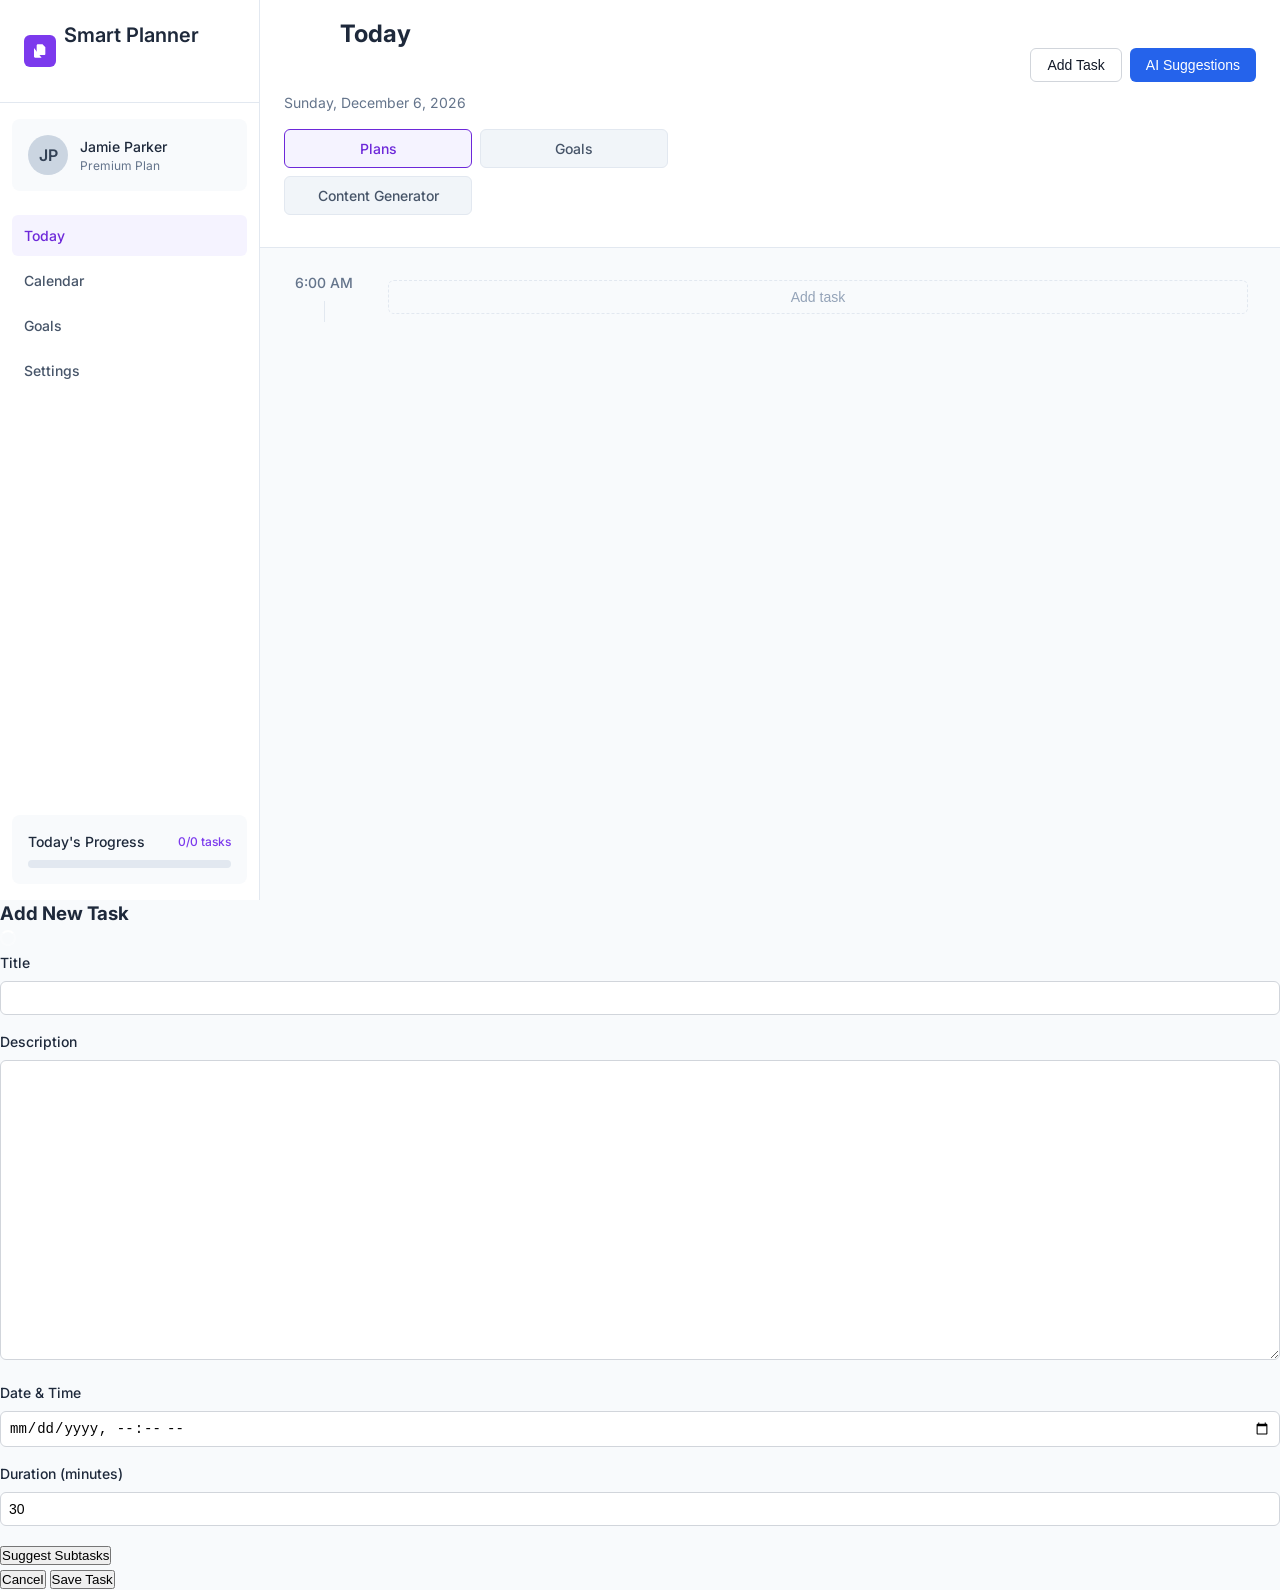
==== templates/index.html @ 2a50fc10 "Clean history of sensitive data" ====
<!DOCTYPE html>
<html lang="en">
<head>
    <meta charset="UTF-8">
    <meta name="viewport" content="width=device-width, initial-scale=1.0">
    <meta name="theme-color" content="#4a6fa5">
    <title>Smart Daily Planner</title>
    <link rel="stylesheet" href="/templates/static/styles.css">
    <link rel="manifest" href="/templates/static/manifest.json">
    <link href="https://fonts.googleapis.com/css2?family=Inter:wght@400;600&display=swap" rel="stylesheet">
    <link rel="stylesheet" href="https://cdnjs.cloudflare.com/ajax/libs/font-awesome/6.0.0-beta3/css/all.min.css" crossorigin="anonymous">
    <link rel="icon" href="icons/favicon.ico">
    <link rel="apple-touch-icon" href="icons/icon-192x192.png">
</head>
<body>
    <div class="app-container">
        <!-- Left sidebar menu -->
        <aside class="sidebar" id="sidebar">
            <div class="sidebar-header">
                <div class="logo">
                    <svg xmlns="http://www.w3.org/2000/svg" width="16" height="16" viewBox="0 0 24 24" fill="none" stroke="currentColor" stroke-width="2" stroke-linecap="round" stroke-linejoin="round" class="icon">
                        <path d="M15.5 2H8.6c-.4 0-.8.2-1.1.5-.3.3-.5.7-.5 1.1v12.8c0 .4.2.8.5 1.1.3.3.7.5 1.1.5h9.8c.4 0 .8-.2 1.1-.5.3-.3.5-.7.5-1.1V6.5L15.5 2z"></path>
                        <path d="M3 7.6v12.8c0 .4.2.8.5 1.1.3.3.7.5 1.1.5h9.8"></path>
                        <path d="M15 2v5h5"></path>
                    </svg>
                </div>
                <h1 class="brand-name">Smart Planner</h1>
            </div>

            <div class="user-profile">
                <div class="avatar">JP</div>
                <div class="user-info">
                    <p class="user-name">Jamie Parker</p>
                    <p class="user-plan">Premium Plan</p>
                </div>
            </div>

            <nav class="nav-menu">
                <div class="nav-item active">Today</div>
                <div class="nav-item">Calendar</div>
                <div class="nav-item">Goals</div>
                <div class="nav-item">Settings</div>
            </nav>

            <div class="progress-section">
                <div class="progress-header">
                    <h3 class="progress-title">Today's Progress</h3>
                    <span class="progress-count">2/7 tasks</span>
                </div>
                <div class="progress-bar">
                    <div class="progress-indicator" style="width: 28%;"></div>
                </div>
            </div>
        </aside>

        <!-- Main content area -->
        <main class="main-content" id="main-content">
            <header class="header">
                <div class="header-content">
                    <div class="header-top">
                        <h1 class="page-title">Today</h1>
                        <p class="current-date" id="current-date">Thursday, May 1, 2025</p>
                    </div>

                    <div class="header-actions">
                        <button class="button button-outline">Add Task</button>
                        <button class="button button-primary">AI Suggestions</button>
                    </div>
                </div>

                <div class="tabs">
                    <div class="tabs-list">
                        <div class="tab active" data-tab="plans">Plans</div>
                        <div class="tab" data-tab="goals">Goals</div>
                        <div class="tab" data-tab="content">Content Generator</div>
                    </div>
                </div>
            </header>

            <div id="plans-tab" class="tab-content active">
                <section class="timeline">
                    <div class="timeline-item">
                        <div class="time-indicator">
                            <span class="time-label">6:00 AM</span>
                            <div class="time-line"></div>
                        </div>
                        <div class="empty-slot">
                            <button class="add-task-button">Add task</button>
                        </div>
                    </div>
                    <!-- Additional timeline items can be added dynamically -->
                </section>
            </div>

            <div id="goal-tab" class="tab-content">
                <!-- Goal input and button -->
                <input type="text" id="goal-input" placeholder="Enter your goal" />
                <button id="fetch-goal-suggestions-btn">Get Suggestions</button>

                <!-- Container for goal suggestions -->
                <div id="goal-suggestions-container"></div>
            </div>

            <div id="content-tab" class="tab-content">
                <div class="container">
                    <h1>AI Content Generator</h1>

                    <div class="grid">
                        <!-- Input Parameters Card -->
                        <div class="card">
                            <div class="card-header">
                                <h2 class="card-title">Input Parameters</h2>
                                <p class="card-description">Enter your topic and select content preferences</p>
                            </div>
                            <div class="card-content">
                                <div class="form-group">
                                    <label for="prompt">Topic or Keywords</label>
                                    <input id="prompt" type="text" placeholder="Enter your topic or keywords...">
                                </div>

                                <div class="form-group">
                                    <label for="content-type">Content Type</label>
                                    <select id="content-type">
                                        <option value="blog">Blog Post</option>
                                        <option value="social">Social Media Update</option>
                                        <option value="email">Email</option>
                                        <option value="article">Article</option>
                                        <option value="product">Product Description</option>
                                    </select>
                                </div>

                                <div class="form-group">
                                    <label for="tone">Tone</label>
                                    <select id="tone">
                                        <option value="formal">Formal</option>
                                        <option value="casual">Casual</option>
                                        <option value="humorous">Humorous</option>
                                        <option value="professional">Professional</option>
                                        <option value="enthusiastic">Enthusiastic</option>
                                    </select>
                                </div>
                            </div>
                            <div class="card-footer">
                                <button id="generate-btn" class="button button-primary button-full">
                                    <span id="generate-icon">✨</span>
                                    <span id="generate-text">Generate Content</span>
                                </button>
                            </div>
                        </div>

                        <!-- Generated Content Card -->
                        <div class="card">
                            <div class="card-header">
                                <h2 class="card-title">Generated Content</h2>
                                <p class="card-description">View, edit, and save your AI-generated content</p>
                            </div>
                            <div class="card-content">
                                <div id="content-container">
                                    <div id="content-placeholder" class="content-placeholder">
                                        <p>Generated content will appear here</p>
                                    </div>

                                    <div id="tabs-container" class="tabs" style="display: none;">
                                        <div class="tabs-list">
                                            <div id="tab-generated" class="tab-trigger active">Generated</div>
                                            <div id="tab-edit" class="tab-trigger">Edit</div>
                                        </div>
                                        <div id="tab-content-generated" class="tab-content active">
                                            <div id="generated-content" class="content-display"></div>
                                        </div>
                                        <div id="tab-content-edit" class="tab-content">
                                            <textarea id="edited-content"></textarea>
                                        </div>
                                    </div>

                                    <div id="character-count" class="character-count" style="display: none;">
                                        Character count: 0
                                    </div>
                                </div>
                            </div>
                            <div class="card-footer">
                                <button id="regenerate-btn" class="button button-outline" disabled>
                                    <span class="button-icon">🔄</span>
                                    Regenerate
                                </button>
                                <button id="save-btn" class="button button-primary" disabled>
                                    <span class="button-icon">💾</span>
                                    Save Content
                                </button>
                            </div>
                        </div>
                    </div>
                </div>
            </div>
        </main>

        <!-- Toast Notification Container -->
        <div id="toast-container" class="toast-container"></div>

    </div>

    <!-- Task Form Overlay -->
    <div class="overlay" id="task-form-overlay">
        <div class="task-form-container">
            <form id="task-form">
                <h3>Add New Task</h3>

                <div id="form-spinner" class="spinner-overlay">
                    <div class="spinner"></div>
                </div>
                <div class="form-group">
                    <label for="task-title">Title</label>
                    <input type="text" id="task-title" required>
                </div>
                <div class="form-group">
                    <label for="task-description">Description</label>
                    <textarea id="task-description"></textarea>
                </div>
                <div class="form-group">
                    <label for="task-datetime">Date & Time</label>
                    <input type="datetime-local" id="task-datetime" required>
                </div>
                <div class="form-group">
                    <label for="task-duration">Duration (minutes)</label>
                    <input type="number" id="task-duration" min="15" step="15" value="30">
                </div>
                <!-- Suggest Subtasks Button & Container -->
                <button type="button" id="suggest-btn" class="suggest-btn">Suggest Subtasks</button>
                <div id="suggestions-container" class="suggestions-container"></div>

                <div class="form-actions">
                    <button type="button" id="cancel-task">Cancel</button>
                    <button type="submit">Save Task</button>
                </div>
            </form>
        </div>
    </div>

    <script src="/templates/static/app.js"></script>
    <script>
        // Register service worker
        if ('serviceWorker' in navigator) {
            window.addEventListener('load', () => {
                navigator.serviceWorker.register('/templates/static/service-worker.js')
                    .then(registration => {
                        console.log('Service Worker registered with scope:', registration.scope);
                    })
                    .catch(error => {
                        console.error('Service Worker registration failed:', error);
                    });
            });
        }
    </script>
</body>
</html>
---- templates/static/styles.css ----
/* Reset and base styles */
    *, *::before, *::after {
      margin: 0;
      padding: 0;
      box-sizing: border-box;
    }

    :root {
      --color-purple-50: #f5f3ff;
      --color-purple-100: #ede9fe;
      --color-purple-500: #8b5cf6;
      --color-purple-600: #7c3aed;
      --color-purple-700: #6d28d9;
      --color-slate-50: #f8fafc;
      --color-slate-100: #f1f5f9;
      --color-slate-200: #e2e8f0;
      --color-slate-300: #cbd5e1;
      --color-slate-400: #94a3b8;
      --color-slate-500: #64748b;
      --color-slate-600: #475569;
      --color-slate-700: #334155;
      --color-slate-800: #1e293b;
      --color-slate-900: #0f172a;
      --color-green-50: #f0fdf4;
      --color-green-500: #22c55e;
      --color-green-700: #15803d;
      --shadow-sm: 0 1px 2px 0 rgba(0, 0, 0, 0.05);
      --shadow-md: 0 4px 6px -1px rgba(0, 0, 0, 0.1), 0 2px 4px -1px rgba(0, 0, 0, 0.06);
      --shadow-lg: 0 10px 15px -3px rgba(0, 0, 0, 0.1), 0 4px 6px -2px rgba(0, 0, 0, 0.05);
      --radius-sm: 0.25rem;
      --radius-md: 0.375rem;
      --radius-lg: 0.5rem;
      --transition-base: all 0.3s ease;
    }

    body {
      font-family: 'Inter', -apple-system, BlinkMacSystemFont, 'Segoe UI', Roboto, Oxygen, Ubuntu, Cantarell, 'Open Sans', 'Helvetica Neue', sans-serif;
      color: var(--color-slate-800);
      background-color: var(--color-slate-50);
      line-height: 1.5;
      height: 100vh;
      overflow: hidden;
    }

    /* Layout */
    .app-container {
      display: flex;
      height: 100vh;
    }

    /* Sidebar */
    .sidebar {
      position: fixed;
      top: 0;
      left: 0;
      bottom: 0;
      width: 260px;
      background-color: white;
      border-right: 1px solid var(--color-slate-200);
      z-index: 40;
      transition: transform 0.3s ease;
      display: flex;
      flex-direction: column;
    }

    .sidebar.closed {
      transform: translateX(-100%);
    }

    .sidebar-header {
      display: flex;
      align-items: center;
      gap: 0.5rem;
      padding: 1.25rem 1.5rem;
      border-bottom: 1px solid var(--color-slate-200);
    }

    .logo {
      display: flex;
      align-items: center;
      justify-content: center;
      width: 2rem;
      height: 2rem;
      background-color: var(--color-purple-600);
      color: white;
      border-radius: var(--radius-md);
    }

    .brand-name {
      font-size: 1.25rem;
      font-weight: 600;
      color: var(--color-slate-800);
    }

    .user-profile {
      display: flex;
      align-items: center;
      gap: 0.75rem;
      margin: 1rem 0.75rem;
      padding: 1rem;
      background-color: var(--color-slate-50);
      border-radius: var(--radius-lg);
    }

    .avatar {
      width: 2.5rem;
      height: 2.5rem;
      border-radius: 50%;
      background-color: var(--color-slate-300);
      display: flex;
      align-items: center;
      justify-content: center;
      font-weight: 600;
      color: var(--color-slate-700);
    }

    .user-info {
      flex: 1;
    }

    .user-name {
      font-size: 0.875rem;
      font-weight: 500;
      color: var(--color-slate-800);
    }

    .user-plan {
      font-size: 0.75rem;
      color: var(--color-slate-500);
    }

    .nav-menu {
      flex: 1;
      padding: 0.5rem 0.75rem;
    }

    .nav-item {
      display: flex;
      align-items: center;
      gap: 0.5rem;
      padding: 0.625rem 0.75rem;
      margin-bottom: 0.25rem;
      border-radius: var(--radius-md);
      font-size: 0.875rem;
      font-weight: 500;
      color: var(--color-slate-600);
      cursor: pointer;
      transition: var(--transition-base);
    }

    .nav-item:hover {
      background-color: var(--color-slate-100);
      color: var(--color-slate-900);
    }

    .nav-item.active {
      background-color: var(--color-purple-50);
      color: var(--color-purple-700);
    }

    .nav-icon {
      width: 1.125rem;
      height: 1.125rem;
    }

    .progress-section {
      margin: 0.75rem;
      margin-top: auto;
      padding: 1rem;
      background-color: var(--color-slate-50);
      border-radius: var(--radius-lg);
      margin-bottom: 1rem;
    }

    .progress-header {
      display: flex;
      justify-content: space-between;
      align-items: center;
      margin-bottom: 0.5rem;
    }

    .progress-title {
      font-size: 0.875rem;
      font-weight: 500;
      color: var(--color-slate-800);
    }

    .progress-count {
      font-size: 0.75rem;
      font-weight: 500;
      color: var(--color-purple-600);
    }

    .progress-bar {
      height: 0.5rem;
      background-color: var(--color-slate-200);
      border-radius: 9999px;
      overflow: hidden;
    }

    .progress-indicator {
      height: 100%;
      background-color: var(--color-purple-600);
      border-radius: 9999px;
      transition: width 0.3s ease;
    }

    /* Main content */
    .main-content {
      flex: 1;
      margin-left: 0;
      transition: margin-left 0.3s ease;
      height: 100vh;
      overflow-y: auto;
    }

    .main-content.sidebar-open {
      margin-left: 260px;
    }

    /* Header */
    .header {
      position: sticky;
      top: 0;
      background-color: white;
      border-bottom: 1px solid var(--color-slate-200);
      padding: 1rem 1.5rem;
      z-index: 10;
    }

    .header-content {
      display: flex;
      flex-direction: column;
      gap: 1rem;
    }

    .header-top {
      display: flex;
      flex-direction: column;
      gap: 0.5rem;
    }

    .page-title {
      font-size: 1.5rem;
      font-weight: 700;
      color: var(--color-slate-800);
    }

    .current-date {
      font-size: 0.875rem;
      color: var(--color-slate-500);
    }

    .header-actions {
      display: flex;
      gap: 0.5rem;
    }

    .button {
      display: inline-flex;
      align-items: center;
      justify-content: center;
      gap: 0.25rem;
      padding: 0.5rem 1rem;
      border-radius: var(--radius-md);
      font-size: 0.875rem;
      font-weight: 500;
      cursor: pointer;
      transition: var(--transition-base);
      border: none;
    }

    .button-outline {
      background-color: transparent;
      border: 1px solid var(--color-slate-200);
      color: var(--color-slate-600);
    }

    .button-outline:hover {
      background-color: var(--color-slate-50);
      border-color: var(--color-slate-300);
    }

    .button-primary {
      background-color: var(--color-purple-600);
      color: white;
    }

    .button-primary:hover {
      background-color: var(--color-purple-700);
    }

    .button-icon {
      width: 1rem;
      height: 1rem;
    }

    .button-icon-only {
      padding: 0.5rem;
    }

    .tabs {
      margin-top: 1rem;
    }

    .tabs-list {
      display: grid;
      grid-template-columns: repeat(3, 1fr);
      gap: 0.5rem;
      max-width: 24rem;
    }

    .tab {
      display: flex;
      align-items: center;
      justify-content: center;
      gap: 0.25rem;
      padding: 0.5rem;
      background-color: var(--color-slate-100);
      border: 1px solid var(--color-slate-200);
      border-radius: var(--radius-md);
      font-size: 0.875rem;
      font-weight: 500;
      color: var(--color-slate-600);
      cursor: pointer;
      transition: var(--transition-base);
    }

    .tab:hover {
      background-color: var(--color-slate-200);
    }

    .tab.active {
      background-color: var(--color-purple-50);
      color: var(--color-purple-700);
      border-color: var(--color-purple-200);
    }

    /* Hide all tab contents by default */
    .tab-content {
      display: none;
    }

    /* Show the active tab content */
    .tab-content.active {
      display: block;
    }

    /* Task timeline */
    .timeline {
      padding: 1.5rem;
    }

    .timeline-item {
      display: flex;
      gap: 1rem;
      margin-bottom: 1.5rem;
    }

    .time-indicator {
      display: flex;
      flex-direction: column;
      align-items: center;
      width: 5rem;
    }

    .time-label {
      font-size: 0.875rem;
      font-weight: 500;
      color: var(--color-slate-500);
      margin-bottom: 0.5rem;
    }

    .time-line {
      width: 1px;
      height: 100%;
      background-color: var(--color-slate-200);
    }

    .task-card {
      flex: 1;
      background-color: white;
      border-radius: var(--radius-md);
      border: 1px solid var(--color-slate-200);
      border-left-width: 4px;
      transition: box-shadow 0.2s ease;
    }

    .task-card:hover {
      box-shadow: var(--shadow-md);
    }

    .task-card.completed {
      border-left-color: var(--color-green-500);
    }

    .task-card.active {
      border-left-color: var(--color-purple-500);
    }

    .task-content {
      padding: 1rem;
      display: flex;
      justify-content: space-between;
      align-items: flex-start;
    }

    .task-info {
      flex: 1;
    }

    .task-title {
      font-size: 0.875rem;
      font-weight: 500;
      color: var(--color-slate-800);
      margin-bottom: 0.25rem;
    }

    .task-meta {
      display: flex;
      align-items: center;
      gap: 0.25rem;
      font-size: 0.75rem;
      color: var(--color-slate-500);
    }

    .task-badge {
      display: inline-flex;
      align-items: center;
      gap: 0.25rem;
      padding: 0.125rem 0.5rem;
      border-radius: 9999px;
      font-size: 0.75rem;
      font-weight: 500;
      background-color: var(--color-green-50);
      color: var(--color-green-700);
      border: 1px solid transparent;
    }

    .task-action {
      background: transparent;
      border: none;
      color: var(--color-slate-400);
      cursor: pointer;
      padding: 0.25rem;
      border-radius: var(--radius-md);
      transition: var(--transition-base);
    }

    .task-action:hover {
      color: var(--color-slate-600);
      background-color: var(--color-slate-100);
    }

    .empty-slot {
      flex: 1;
      padding: 0.5rem;
    }

    .add-task-button {
      width: 100%;
      padding: 0.5rem;
      background-color: transparent;
      border: 1px dashed var(--color-slate-200);
      border-radius: var(--radius-md);
      color: var(--color-slate-400);
      font-size: 0.875rem;
      cursor: pointer;
      transition: var(--transition-base);
      display: flex;
      align-items: center;
      justify-content: center;
      gap: 0.25rem;
    }

    .add-task-button:hover {
      color: var(--color-slate-600);
      border-color: var(--color-slate-300);
    }

    .sidebar-toggle {
      position: fixed;
      top: 1rem;
      left: 1rem;
      z-index: 50;
      background-color: white;
      border: 1px solid var(--color-slate-200);
      border-radius: var(--radius-md);
      width: 2.5rem;
      height: 2.5rem;
      display: flex;
      align-items: center;
      justify-content: center;
      cursor: pointer;
      transition: var(--transition-base);
    }

    .sidebar-toggle:hover {
      background-color: var(--color-slate-50);
    }

    /* Responsive styles */
    @media (min-width: 768px) {
      .sidebar-toggle {
        display: none;
      }

      .header-content {
        flex-direction: row;
        justify-content: space-between;
        align-items: center;
      }

      .header-top {
        flex-direction: column;
      }
    }

    @media (max-width: 767px) {
      .sidebar {
        transform: translateX(-100%);
      }

      .sidebar.open {
        transform: translateX(0);
      }

      .main-content {
        margin-left: 0 !important;
      }

      .header {
        padding-left: 4rem;
      }
    }

    /* Icons */
    .icon {
      display: inline-block;
      width: 1em;
      height: 1em;
      stroke-width: 0;
      stroke: currentColor;
      fill: currentColor;
    }
     
    .container {
      max-width: 1200px;
      margin: 0 auto;
      padding: 2rem 1rem;
    }

    h1 {
      font-size: 1.875rem;
      font-weight: 700;
      text-align: center;
      margin-bottom: 2rem;
    }

    .grid {
      display: grid;
      gap: 2rem;
    }

    @media (min-width: 768px) {
      .grid {
        grid-template-columns: 1fr 1.5fr;
      }
    }

    /* Card styles */
    .card {
      background-color: white;
      border-radius: 0.5rem;
      box-shadow: 0 1px 3px 0 rgba(0, 0, 0, 0.1), 0 1px 2px 0 rgba(0, 0, 0, 0.06);
      overflow: hidden;
    }

    .card-header {
      padding: 1.5rem 1.5rem 0.75rem;
    }

    .card-title {
      font-size: 1.25rem;
      font-weight: 600;
      margin-bottom: 0.25rem;
    }

    .card-description {
      color: #6b7280;
      font-size: 0.875rem;
    }

    .card-content {
      padding: 1.5rem;
    }

    .card-footer {
      padding: 1.5rem;
      border-top: 1px solid #e5e7eb;
      display: flex;
      justify-content: space-between;
    }

    /* Form styles */
    .form-group {
      margin-bottom: 1rem;
    }

    label {
      display: block;
      font-size: 0.875rem;
      font-weight: 500;
      margin-bottom: 0.5rem;
    }

    input, select, textarea {
      width: 100%;
      padding: 0.5rem;
      border: 1px solid #d1d5db;
      border-radius: 0.375rem;
      font-size: 0.875rem;
      background-color: white;
    }

    textarea {
      min-height: 300px;
      resize: vertical;
    }

    /* Button styles */
    .button {
      display: inline-flex;
      align-items: center;
      justify-content: center;
      padding: 0.5rem 1rem;
      border-radius: 0.375rem;
      font-size: 0.875rem;
      font-weight: 500;
      cursor: pointer;
      transition: all 0.2s;
      border: none;
    }

    .button-primary {
      background-color: #2563eb;
      color: white;
    }

    .button-primary:hover {
      background-color: #1d4ed8;
    }

    .button-primary:disabled {
      background-color: #93c5fd;
      cursor: not-allowed;
    }

    .button-outline {
      background-color: transparent;
      border: 1px solid #d1d5db;
      color: #111827;
    }

    .button-outline:hover {
      background-color: #f3f4f6;
    }

    .button-outline:disabled {
      color: #9ca3af;
      cursor: not-allowed;
    }

    .button-icon {
      margin-right: 0.5rem;
    }

    .button-full {
      width: 100%;
    }

    /* Tabs styles */
    .tabs {
      margin-top: 1rem;
    }

    .tabs-list {
      display: grid;
      grid-template-columns: repeat(2, 1fr);
      gap: 0.5rem;
      margin-bottom: 1rem;
    }

    .tab-trigger {
      padding: 0.5rem;
      text-align: center;
      background-color: #f3f4f6;
      border: 1px solid #e5e7eb;
      border-radius: 0.375rem;
      cursor: pointer;
      font-size: 0.875rem;
      font-weight: 500;
    }

    .tab-trigger.active {
      background-color: #2563eb;
      color: white;
      border-color: #2563eb;
    }

    .tab-content {
      display: none;
    }

    .tab-content.active {
      display: block;
    }

    /* Content display */
    .content-display {
      border: 1px solid #e5e7eb;
      border-radius: 0.375rem;
      padding: 1rem;
      min-height: 300px;
      white-space: pre-wrap;
      overflow-y: auto;
    }

    .content-placeholder {
      display: flex;
      align-items: center;
      justify-content: center;
      min-height: 300px;
      border: 1px dashed #d1d5db;
      border-radius: 0.375rem;
      color: #6b7280;
    }

    .character-count {
      margin-top: 0.5rem;
      font-size: 0.75rem;
      color: #6b7280;
    }

    /* Loading spinner */
    @keyframes spin {
      to { transform: rotate(360deg); }
    }

    .spinner {
      display: inline-block;
      width: 1rem;
      height: 1rem;
      border: 2px solid rgba(255, 255, 255, 0.3);
      border-radius: 50%;
      border-top-color: white;
      animation: spin 1s linear infinite;
      margin-right: 0.5rem;
    }
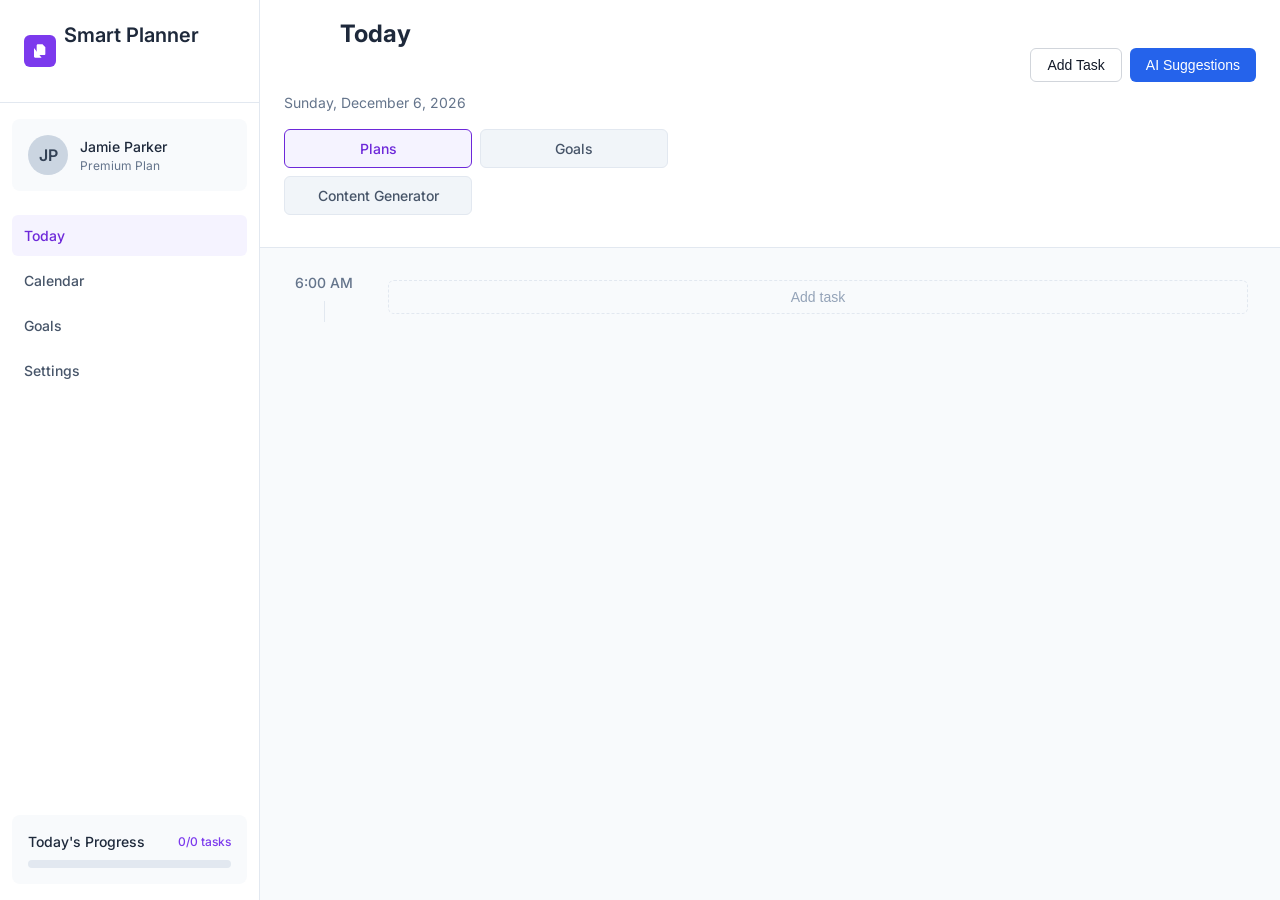
==== commit 1324b36c: "Refactor code structure for improved readability and maintainability" ====
--- a/templates/index.html
+++ b/templates/index.html
@@ -5,12 +5,12 @@
     <meta name="viewport" content="width=device-width, initial-scale=1.0">
     <meta name="theme-color" content="#4a6fa5">
     <title>Smart Daily Planner</title>
-    <link rel="stylesheet" href="/templates/static/styles.css">
-    <link rel="manifest" href="/templates/static/manifest.json">
+    <link rel="stylesheet" href="static/styles.css">
+    <link rel="manifest" href="static/manifest.json">
     <link href="https://fonts.googleapis.com/css2?family=Inter:wght@400;600&display=swap" rel="stylesheet">
     <link rel="stylesheet" href="https://cdnjs.cloudflare.com/ajax/libs/font-awesome/6.0.0-beta3/css/all.min.css" crossorigin="anonymous">
-    <link rel="icon" href="icons/favicon.ico">
-    <link rel="apple-touch-icon" href="icons/icon-192x192.png">
+    <link rel="icon" href="static/icons/favicon.ico">
+    <link rel="apple-touch-icon" href="static/icons/icon-192x192.png">
 </head>
 <body>
     <div class="app-container">
@@ -92,7 +92,7 @@
                 </section>
             </div>
 
-            <div id="goal-tab" class="tab-content">
+            <div id="goals-tab" class="tab-content">
                 <!-- Goal input and button -->
                 <input type="text" id="goal-input" placeholder="Enter your goal" />
                 <button id="fetch-goal-suggestions-btn">Get Suggestions</button>
@@ -204,28 +204,29 @@
         <div class="task-form-container">
             <form id="task-form">
                 <h3>Add New Task</h3>
-
-                <div id="form-spinner" class="spinner-overlay">
-                    <div class="spinner"></div>
-                </div>
-                <div class="form-group">
-                    <label for="task-title">Title</label>
+                <div class="form-group">
+                    <label for="task-title">Task Title*</label>
                     <input type="text" id="task-title" required>
                 </div>
                 <div class="form-group">
+                    <label for="task-datetime">Date & Time*</label>
+                    <input type="datetime-local" id="task-datetime" required>
+                </div>
+                <div class="form-group">
+                    <label for="task-duration">Duration (minutes)*</label>
+                    <input type="number" id="task-duration" min="15" step="15" value="30" required>
+                </div>
+                <div class="form-group">
                     <label for="task-description">Description</label>
-                    <textarea id="task-description"></textarea>
-                </div>
-                <div class="form-group">
-                    <label for="task-datetime">Date & Time</label>
-                    <input type="datetime-local" id="task-datetime" required>
-                </div>
-                <div class="form-group">
-                    <label for="task-duration">Duration (minutes)</label>
-                    <input type="number" id="task-duration" min="15" step="15" value="30">
-                </div>
-                <!-- Suggest Subtasks Button & Container -->
-                <button type="button" id="suggest-btn" class="suggest-btn">Suggest Subtasks</button>
+                    <textarea id="task-description" placeholder="Add task details..."></textarea>
+                </div>
+                
+                <button type="button" id="suggest-btn" class="suggest-btn">
+                    <svg xmlns="http://www.w3.org/2000/svg" width="16" height="16" viewBox="0 0 24 24" fill="none" stroke="currentColor" stroke-width="2" stroke-linecap="round" stroke-linejoin="round" class="button-icon">
+                        <path d="M21 11.5a8.38 8.38 0 0 1-.9 3.8 8.5 8.5 0 0 1-7.6 4.7 8.38 8.38 0 0 1-3.8-.9L3 21l1.9-5.7a8.38 8.38 0 0 1-.9-3.8 8.5 8.5 0 0 1 4.7-7.6 8.38 8.38 0 0 1 3.8-.9h.5a8.48 8.48 0 0 1 8 8v.5z"></path>
+                    </svg>
+                    Get AI Suggestions
+                </button>
                 <div id="suggestions-container" class="suggestions-container"></div>
 
                 <div class="form-actions">
@@ -236,12 +237,13 @@
         </div>
     </div>
 
-    <script src="/templates/static/app.js"></script>
+    <script src="static/app.js"></script>
+    <!--
     <script>
         // Register service worker
         if ('serviceWorker' in navigator) {
             window.addEventListener('load', () => {
-                navigator.serviceWorker.register('/templates/static/service-worker.js')
+                navigator.serviceWorker.register('static/service-worker.js')
                     .then(registration => {
                         console.log('Service Worker registered with scope:', registration.scope);
                     })
@@ -251,5 +253,6 @@
             });
         }
     </script>
+    -->
 </body>
 </html>
--- a/templates/static/styles.css
+++ b/templates/static/styles.css
@@ -756,4 +756,294 @@
       border-top-color: white;
       animation: spin 1s linear infinite;
       margin-right: 0.5rem;
+    }
+
+    /* Task form overlay */
+    .overlay {
+      display: none;
+      position: fixed;
+      top: 0;
+      left: 0;
+      right: 0;
+      bottom: 0;
+      background-color: rgba(0, 0, 0, 0.5);
+      z-index: 1000;
+      align-items: center;
+      justify-content: center;
+    }
+
+    .task-form-container {
+      background-color: white;
+      padding: 1.5rem;
+      border-radius: var(--radius-lg);
+      width: 95%;
+      max-width: 500px;
+      max-height: 85vh;
+      overflow-y: auto;
+    }
+
+    .task-form-container h3 {
+      margin-bottom: 1rem;
+      font-size: 1.25rem;
+      color: var(--color-slate-800);
+    }
+
+    .task-form-container .form-group {
+      margin-bottom: 1rem;
+    }
+
+    .task-form-container label {
+      display: block;
+      margin-bottom: 0.5rem;
+      font-size: 0.875rem;
+      color: var(--color-slate-700);
+    }
+
+    .task-form-container input,
+    .task-form-container textarea {
+      width: 100%;
+      padding: 0.75rem;
+      border: 1px solid var(--color-slate-200);
+      border-radius: var(--radius-md);
+      font-size: 1rem;
+    }
+
+    .task-form-container textarea {
+      height: 10px;
+      /* resize: none; */
+    }
+
+    .form-actions {
+      display: flex;
+      justify-content: flex-end;
+      gap: 0.75rem;
+      margin-top: 1.5rem;
+    }
+
+    .form-actions button {
+      padding: 0.75rem 1.25rem;
+      border-radius: var(--radius-md);
+      font-size: 1rem;
+      font-weight: 500;
+    }
+
+    .form-actions button[type="submit"] {
+      background-color: var(--color-purple-600);
+      color: white;
+      border: none;
+    }
+
+    .form-actions button[type="button"] {
+      background-color: var(--color-slate-100);
+      color: var(--color-slate-700);
+      border: 1px solid var(--color-slate-200);
+    }
+
+    @media (max-width: 480px) {
+      .task-form-container {
+        padding: 1rem;
+        width: 100%;
+        height: 100vh;
+        max-height: none;
+        border-radius: 0;
+      }
+
+      .form-actions {
+        position: fixed;
+        bottom: 0;
+        left: 0;
+        right: 0;
+        padding: 1rem;
+        background: white;
+        box-shadow: 0 -2px 10px rgba(0, 0, 0, 0.1);
+      }
+
+      .form-actions button {
+        flex: 1;
+      }
+    }
+
+    .suggestions-container {
+      margin-top: 1rem;
+    }
+
+    .suggestion-item {
+      display: flex;
+      align-items: center;
+      gap: 0.5rem;
+      margin-bottom: 0.5rem;
+      padding: 0.5rem;
+      background-color: var(--color-slate-50);
+      border-radius: var(--radius-md);
+    }
+
+    .suggest-btn {
+      display: inline-flex;
+      align-items: center;
+      padding: 0.5rem 1rem;
+      background-color: var(--color-slate-100);
+      border: 1px solid var(--color-slate-200);
+      border-radius: var(--radius-md);
+      color: var(--color-slate-700);
+      font-size: 0.875rem;
+      cursor: pointer;
+      transition: var(--transition-base);
+      margin-top: 0.5rem;
+    }
+
+    .suggest-btn:hover {
+      background-color: var(--color-slate-200);
+    }
+
+    .get-suggestions-btn {
+      width: 100%;
+      padding: 0.75rem;
+      background-color: var(--color-purple-600);
+      color: white;
+      border: none;
+      border-radius: var(--radius-md);
+      font-size: 1rem;
+      font-weight: 500;
+      cursor: pointer;
+      margin-top: 1rem;
+      transition: var(--transition-base);
+    }
+
+    .get-suggestions-btn:hover {
+      background-color: var(--color-purple-700);
+    }
+
+    .get-suggestions-btn:disabled {
+      background-color: var(--color-slate-300);
+      cursor: not-allowed;
+    }
+
+    #mood-topic {
+      font-size: 1rem;
+      padding: 0.75rem;
+      border: 1px solid var(--color-slate-200);
+      border-radius: var(--radius-md);
+      width: 100%;
+    }
+
+    #mood-topic:focus {
+      outline: none;
+      border-color: var(--color-purple-500);
+      box-shadow: 0 0 0 2px var(--color-purple-100);
+    }
+
+    .suggestions-list {
+      margin-top: 1rem;
+      max-height: 50vh;
+      overflow-y: auto;
+      padding-right: 0.5rem;
+    }
+
+    @media (max-width: 480px) {
+      .suggestions-list {
+        max-height: calc(100vh - 250px);
+      }
+    }
+
+    .add-suggestion-btn {
+      display: inline-flex;
+      align-items: center;
+      padding: 0.5rem 1rem;
+      background-color: var(--color-purple-600);
+      color: white;
+      border: none;
+      border-radius: var(--radius-md);
+      font-size: 1rem;
+      font-weight: 500;
+      cursor: pointer;
+      transition: var(--transition-base);
+    }
+
+    .content-section {
+      margin-bottom: 1.5rem;
+      padding: 1rem;
+      border-radius: 0.5rem;
+      background-color: white;
+      box-shadow: 0 1px 3px rgba(0, 0, 0, 0.1);
+    }
+
+    .content-section h4 {
+      font-size: 1rem;
+      font-weight: 600;
+      margin-bottom: 0.75rem;
+      display: flex;
+      align-items: center;
+      gap: 0.5rem;
+    }
+
+    .content-section.linkedin h4::before {
+      content: "";
+      display: inline-block;
+      width: 20px;
+      height: 20px;
+      background-image: url('data:image/svg+xml,<svg xmlns="http://www.w3.org/2000/svg" viewBox="0 0 24 24" fill="%230A66C2"><path d="M20.447 20.452h-3.554v-5.569c0-1.328-.027-3.037-1.852-3.037-1.853 0-2.136 1.445-2.136 2.939v5.667H9.351V9h3.414v1.561h.046c.477-.9 1.637-1.85 3.37-1.85 3.601 0 4.267 2.37 4.267 5.455v6.286zM5.337 7.433c-1.144 0-2.063-.926-2.063-2.065 0-1.138.92-2.063 2.063-2.063 1.14 0 2.064.925 2.064 2.063 0 1.139-.925 2.065-2.064 2.065zm1.782 13.019H3.555V9h3.564v11.452zM22.225 0H1.771C.792 0 0 .774 0 1.729v20.542C0 23.227.792 24 1.771 24h20.451C23.2 24 24 23.227 24 22.271V1.729C24 .774 23.2 0 22.222 0h.003z"/></svg>');
+      background-repeat: no-repeat;
+    }
+
+    .content-section.twitter h4::before {
+      content: "";
+      display: inline-block;
+      width: 20px;
+      height: 20px;
+      background-image: url('data:image/svg+xml,<svg xmlns="http://www.w3.org/2000/svg" viewBox="0 0 24 24" fill="%231DA1F2"><path d="M23.953 4.57a10 10 0 01-2.825.775 4.958 4.958 0 002.163-2.723c-.951.555-2.005.959-3.127 1.184a4.92 4.92 0 00-8.384 4.482C7.69 8.095 4.067 6.13 1.64 3.162a4.822 4.822 0 00-.666 2.475c0 1.71.87 3.213 2.188 4.096a4.904 4.904 0 01-2.228-.616v.06a4.923 4.923 0 003.946 4.827 4.996 4.996 0 01-2.212.085 4.936 4.936 0 004.604 3.417 9.867 9.867 0 01-6.102 2.105c-.39 0-.779-.023-1.17-.067a13.995 13.995 0 007.557 2.209c9.053 0 13.998-7.496 13.998-13.985 0-.21 0-.42-.015-.63A9.935 9.935 0 0024 4.59z"/></svg>');
+      background-repeat: no-repeat;
+    }
+
+    .content-box {
+      background-color: var(--color-slate-50);
+      padding: 1rem;
+      border-radius: 0.375rem;
+      font-size: 0.875rem;
+      line-height: 1.5;
+      white-space: pre-wrap;
+    }
+
+    .content-box:hover {
+      background-color: var(--color-slate-100);
+    }
+
+    #edited-content {
+      min-height: 200px;
+      margin-top: 1rem;
+      padding: 1rem;
+      border: 1px solid var(--color-slate-200);
+      border-radius: 0.375rem;
+      font-size: 0.875rem;
+      line-height: 1.5;
+      resize: vertical;
+    }
+
+    .content-actions {
+      display: flex;
+      justify-content: flex-end;
+      margin-bottom: 0.5rem;
+    }
+
+    .copy-btn {
+      display: inline-flex;
+      align-items: center;
+      gap: 0.5rem;
+      padding: 0.375rem 0.75rem;
+      background-color: var(--color-slate-100);
+      border: 1px solid var(--color-slate-200);
+      border-radius: 0.375rem;
+      font-size: 0.75rem;
+      color: var(--color-slate-600);
+      cursor: pointer;
+      transition: all 0.2s;
+    }
+
+    .copy-btn:hover {
+      background-color: var(--color-slate-200);
+      color: var(--color-slate-700);
+    }
+
+    .copy-btn svg {
+      width: 1rem;
+      height: 1rem;
     }
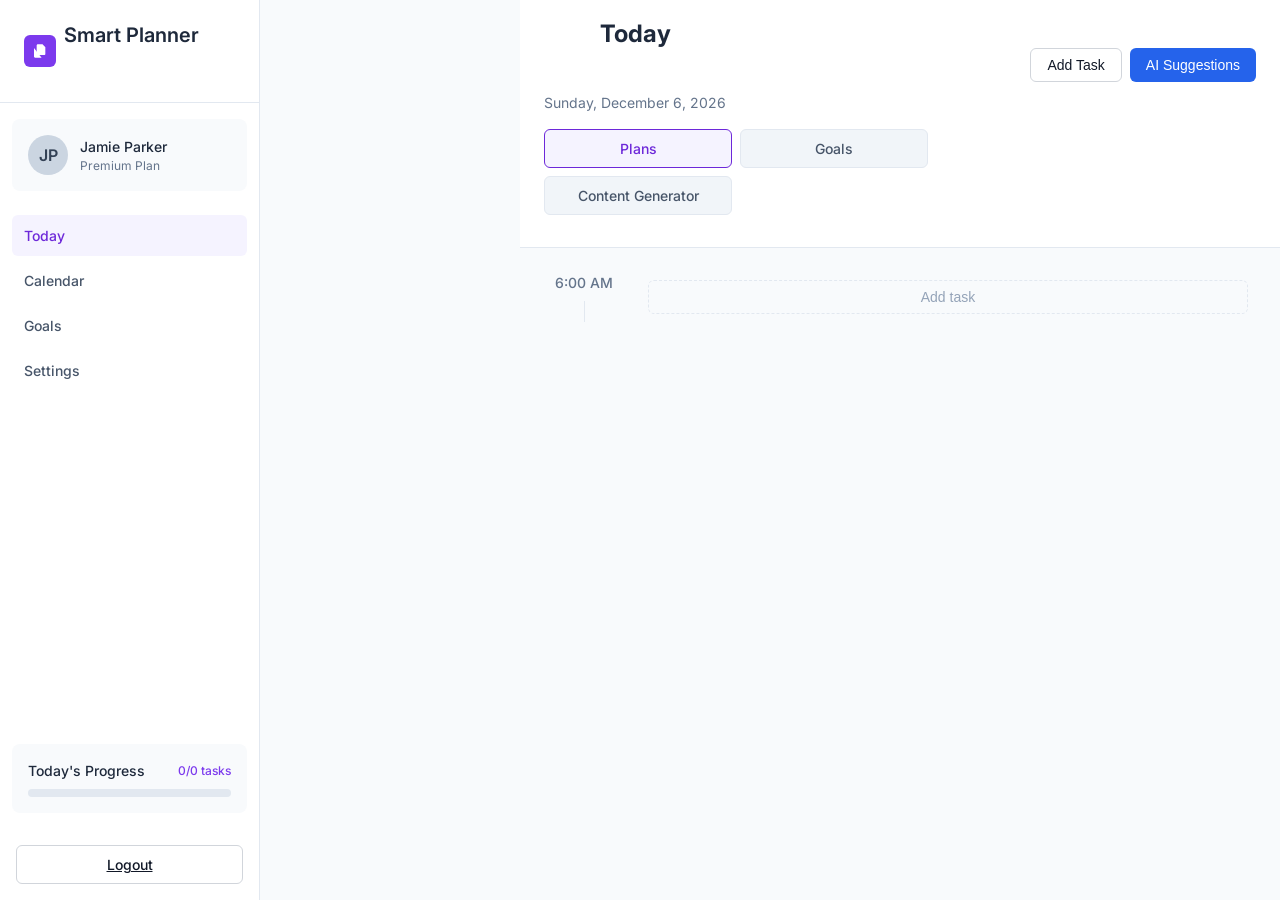
==== commit 5b9ccea1: "Enhance README with setup instructions, implement mobile sidebar toggle and logout functionality, an" ====
--- a/templates/index.html
+++ b/templates/index.html
@@ -14,6 +14,11 @@
 </head>
 <body>
     <div class="app-container">
+        <!-- Mobile sidebar toggle button -->
+        <button class="sidebar-toggle" id="sidebar-toggle" aria-label="Open sidebar">
+            <svg width="28" height="28" viewBox="0 0 24 24"><path d="M3 6h18M3 12h18M3 18h18" stroke="currentColor" stroke-width="2" stroke-linecap="round"/></svg>
+        </button>
+
         <!-- Left sidebar menu -->
         <aside class="sidebar" id="sidebar">
             <div class="sidebar-header">
@@ -36,10 +41,10 @@
             </div>
 
             <nav class="nav-menu">
-                <div class="nav-item active">Today</div>
-                <div class="nav-item">Calendar</div>
-                <div class="nav-item">Goals</div>
-                <div class="nav-item">Settings</div>
+                <div class="nav-item active" data-tab="today">Today</div>
+                <div class="nav-item" data-tab="calendar">Calendar</div>
+                <div class="nav-item" data-tab="goals">Goals</div>
+                <div class="nav-item" data-tab="settings">Settings</div>
             </nav>
 
             <div class="progress-section">
@@ -50,6 +55,10 @@
                 <div class="progress-bar">
                     <div class="progress-indicator" style="width: 28%;"></div>
                 </div>
+            </div>
+            <!-- Logout button -->
+            <div style="padding: 1rem;">
+                <a href="/logout" class="button button-outline" style="width:100%;text-align:center;">Logout</a>
             </div>
         </aside>
 
@@ -77,7 +86,7 @@
                 </div>
             </header>
 
-            <div id="plans-tab" class="tab-content active">
+            <div id="today-tab" class="tab-content active">
                 <section class="timeline">
                     <div class="timeline-item">
                         <div class="time-indicator">
@@ -91,14 +100,27 @@
                     <!-- Additional timeline items can be added dynamically -->
                 </section>
             </div>
+            <div id="calendar-tab" class="tab-content">
+                <div id="calendar-container"></div>
+            </div>
 
             <div id="goals-tab" class="tab-content">
-                <!-- Goal input and button -->
-                <input type="text" id="goal-input" placeholder="Enter your goal" />
-                <button id="fetch-goal-suggestions-btn">Get Suggestions</button>
-
-                <!-- Container for goal suggestions -->
-                <div id="goal-suggestions-container"></div>
+                <div class="card goal-card">
+                    <div class="card-header">
+                        <h2 class="card-title">Goal Suggestions</h2>
+                        <p class="card-description">Enter your goal and get actionable micro-tasks to help you achieve it.</p>
+                    </div>
+                    <div class="card-content">
+                        <div class="form-group">
+                            <label for="goal-input">Your Goal</label>
+                            <input type="text" id="goal-input" placeholder="Enter your goal" />
+                        </div>
+                        <button id="fetch-goal-suggestions-btn" class="button button-primary">Get Suggestions</button>
+                    </div>
+                    <div class="card-footer">
+                        <div id="goal-suggestions-container"></div>
+                    </div>
+                </div>
             </div>
 
             <div id="content-tab" class="tab-content">
@@ -188,6 +210,23 @@
                                     Save Content
                                 </button>
                             </div>
+                        </div>
+                    </div>
+                </div>
+            </div>
+
+            <div id="settings-tab" class="tab-content">
+                <div class="card settings-card">
+                    <div class="card-header">
+                        <h2 class="card-title">Settings</h2>
+                    </div>
+                    <div class="card-content">
+                        <div class="form-group">
+                            <label for="dark-mode-toggle">Dark Mode</label>
+                            <label class="switch">
+                                <input type="checkbox" id="dark-mode-toggle">
+                                <span class="slider round"></span>
+                            </label>
                         </div>
                     </div>
                 </div>
--- a/templates/static/styles.css
+++ b/templates/static/styles.css
@@ -42,6 +42,116 @@
       overflow: hidden;
     }
 
+    /* Dark mode styles */
+    body.dark-mode {
+      background: #181a1b;
+      color: #e5e7eb;
+    }
+    body.dark-mode .sidebar,
+    body.dark-mode .main-content,
+    body.dark-mode .card,
+    body.dark-mode #calendar-container,
+    body.dark-mode .goal-card,
+    body.dark-mode .settings-card {
+      background: #23272a;
+      color: #e5e7eb;
+      box-shadow: 0 2px 8px rgba(0,0,0,0.3);
+    }
+    body.dark-mode .card-header,
+    body.dark-mode .card-footer {
+      border-color: #2d3236;
+    }
+    body.dark-mode .tab,
+    body.dark-mode .tab-trigger,
+    body.dark-mode .calendar-day,
+    body.dark-mode .goal-suggestion-item {
+      background: #23272a;
+      color: #e5e7eb;
+    }
+    body.dark-mode .tab.active,
+    body.dark-mode .tab-trigger.active,
+    body.dark-mode .calendar-day.today {
+      background: #4a6fa5;
+      color: #fff;
+    }
+    body.dark-mode .calendar-day:hover,
+    body.dark-mode .goal-suggestion-item:hover {
+      background: #2d3236;
+      color: #a5b4fc;
+    }
+    body.dark-mode .progress-bar {
+      background: #2d3236;
+    }
+    body.dark-mode .progress-indicator {
+      background: #4a6fa5;
+    }
+    body.dark-mode .button,
+    body.dark-mode .button-outline,
+    body.dark-mode .button-primary {
+      background: #23272a;
+      color: #e5e7eb;
+      border-color: #2d3236;
+    }
+    body.dark-mode .button-primary {
+      background: #4a6fa5;
+      color: #fff;
+    }
+    body.dark-mode .button-primary:hover {
+      background: #37517e;
+    }
+    body.dark-mode .content-box {
+      background: #23272a;
+      color: #e5e7eb;
+    }
+    body.dark-mode input,
+    body.dark-mode select,
+    body.dark-mode textarea {
+      background: #181a1b;
+      color: #e5e7eb;
+      border-color: #2d3236;
+    }
+    body.dark-mode .calendar-nav {
+      background: #23272a;
+      color: #e5e7eb;
+    }
+    body.dark-mode .calendar-nav:hover {
+      background: #2d3236;
+    }
+
+    /* Switch styles for dark mode toggle */
+    .switch {
+      position: relative;
+      display: inline-block;
+      width: 48px;
+      height: 24px;
+    }
+    .switch input { display: none; }
+    .slider {
+      position: absolute;
+      cursor: pointer;
+      top: 0; left: 0; right: 0; bottom: 0;
+      background-color: #ccc;
+      transition: .4s;
+      border-radius: 24px;
+    }
+    .slider:before {
+      position: absolute;
+      content: "";
+      height: 18px;
+      width: 18px;
+      left: 3px;
+      bottom: 3px;
+      background-color: white;
+      transition: .4s;
+      border-radius: 50%;
+    }
+    input:checked + .slider {
+      background-color: #4a6fa5;
+    }
+    input:checked + .slider:before {
+      transform: translateX(24px);
+    }
+
     /* Layout */
     .app-container {
       display: flex;
@@ -534,6 +644,68 @@
       }
     }
 
+    /* Mobile sidebar overlay */
+    @media (max-width: 900px) {
+      .sidebar {
+        position: fixed;
+        top: 0;
+        left: 0;
+        height: 100vh;
+        width: 80vw;
+        max-width: 320px;
+        z-index: 1001;
+        background: var(--sidebar-bg, #fff);
+        box-shadow: 2px 0 8px rgba(0,0,0,0.08);
+        transform: translateX(-100%);
+        transition: transform 0.3s cubic-bezier(.4,0,.2,1);
+      }
+      .sidebar.open {
+        transform: translateX(0);
+      }
+      .sidebar-toggle {
+        display: block;
+        position: fixed;
+        top: 16px;
+        left: 16px;
+        z-index: 1100;
+        background: #fff;
+        border: none;
+        border-radius: 50%;
+        box-shadow: 0 2px 8px rgba(0,0,0,0.08);
+        padding: 8px;
+        cursor: pointer;
+      }
+      .main-content.sidebar-open {
+        filter: blur(2px);
+        pointer-events: none;
+        user-select: none;
+      }
+      body.sidebar-overlay::before {
+        content: '';
+        position: fixed;
+        top: 0; left: 0; right: 0; bottom: 0;
+        background: rgba(0,0,0,0.3);
+        z-index: 1000;
+        pointer-events: auto;
+      }
+    }
+
+    @media (min-width: 901px) {
+      .sidebar-toggle {
+        display: none;
+      }
+      .sidebar {
+        position: static;
+        transform: none !important;
+        width: 260px;
+        height: 100vh;
+        box-shadow: none;
+      }
+      body.sidebar-overlay::before {
+        display: none;
+      }
+    }
+
     /* Icons */
     .icon {
       display: inline-block;
@@ -624,7 +796,7 @@
     }
 
     textarea {
-      min-height: 300px;
+      min-height: 100px;
       resize: vertical;
     }
 
@@ -1046,4 +1218,152 @@
     .copy-btn svg {
       width: 1rem;
       height: 1rem;
+    }
+
+    /* Goals tab improvements */
+    .goal-card {
+      max-width: 500px;
+      margin: 2rem auto;
+      box-shadow: 0 2px 8px rgba(0,0,0,0.07);
+      border-radius: 0.75rem;
+      background: #fff;
+      padding: 0;
+    }
+    .goal-card .card-header {
+      padding: 1.5rem 1.5rem 0.5rem 1.5rem;
+      border-bottom: 1px solid #f1f5f9;
+    }
+    .goal-card .card-title {
+      font-size: 1.25rem;
+      font-weight: 600;
+      margin-bottom: 0.25rem;
+    }
+    .goal-card .card-description {
+      color: #64748b;
+      font-size: 0.95rem;
+    }
+    .goal-card .card-content {
+      padding: 1.5rem;
+    }
+    .goal-card .form-group {
+      margin-bottom: 1rem;
+    }
+    .goal-card input[type="text"] {
+      width: 100%;
+      padding: 0.75rem;
+      border: 1px solid #d1d5db;
+      border-radius: 0.375rem;
+      font-size: 1rem;
+    }
+    .goal-card .button-primary {
+      width: 100%;
+      margin-top: 0.5rem;
+    }
+    .goal-card .card-footer {
+      padding: 1.5rem;
+      border-top: 1px solid #f1f5f9;
+    }
+    #goal-suggestions-container {
+      margin-top: 0.5rem;
+    }
+    .goal-suggestion-item {
+      background: #f8fafc;
+      border-radius: 0.375rem;
+      padding: 0.75rem 1rem;
+      margin-bottom: 0.5rem;
+      font-size: 1rem;
+      color: #334155;
+      box-shadow: 0 1px 2px rgba(0,0,0,0.03);
+      transition: background 0.2s;
+    }
+    .goal-suggestion-item:hover {
+      background: #e0e7ef;
+    }
+
+    /* Calendar styles */
+    #calendar-container {
+      max-width: 420px;
+      margin: 2rem auto;
+      background: #fff;
+      border-radius: 0.75rem;
+      box-shadow: 0 2px 8px rgba(0,0,0,0.07);
+      padding: 1.5rem 1rem 2rem 1rem;
+    }
+    .calendar-header {
+      display: flex;
+      align-items: center;
+      justify-content: space-between;
+      margin-bottom: 1rem;
+    }
+    .calendar-title {
+      font-size: 1.2rem;
+      font-weight: 600;
+    }
+    .calendar-nav {
+      background: #f1f5f9;
+      border: none;
+      border-radius: 0.375rem;
+      padding: 0.3rem 0.8rem;
+      font-size: 1.1rem;
+      cursor: pointer;
+      transition: background 0.2s;
+    }
+    .calendar-nav:hover {
+      background: #e0e7ef;
+    }
+    .calendar-days-row {
+      display: grid;
+      grid-template-columns: repeat(7, 1fr);
+      margin-bottom: 0.5rem;
+    }
+    .calendar-day-label {
+      text-align: center;
+      font-size: 0.95rem;
+      color: #64748b;
+      font-weight: 500;
+      padding: 0.2rem 0;
+    }
+    .calendar-grid {
+      display: grid;
+      grid-template-columns: repeat(7, 1fr);
+      gap: 0.2rem;
+    }
+    .calendar-day {
+      background: #f8fafc;
+      border-radius: 0.375rem;
+      text-align: center;
+      padding: 0.7rem 0;
+      font-size: 1rem;
+      color: #334155;
+      cursor: pointer;
+      transition: background 0.2s, color 0.2s;
+      position: relative;
+    }
+    .calendar-day.today {
+      background: #2563eb;
+      color: #fff;
+      font-weight: 700;
+    }
+    .calendar-day:hover {
+      background: #e0e7ef;
+      color: #2563eb;
+    }
+    .calendar-day.empty {
+      background: transparent;
+      cursor: default;
+    }
+    .calendar-event-badge {
+      display: inline-block;
+      background: #4a6fa5;
+      color: #fff;
+      font-size: 0.75rem;
+      font-weight: 600;
+      border-radius: 50%;
+      padding: 0.2em 0.6em;
+      margin-left: 0.3em;
+      vertical-align: middle;
+    }
+    body.dark-mode .calendar-event-badge {
+      background: #a5b4fc;
+      color: #23272a;
     }
